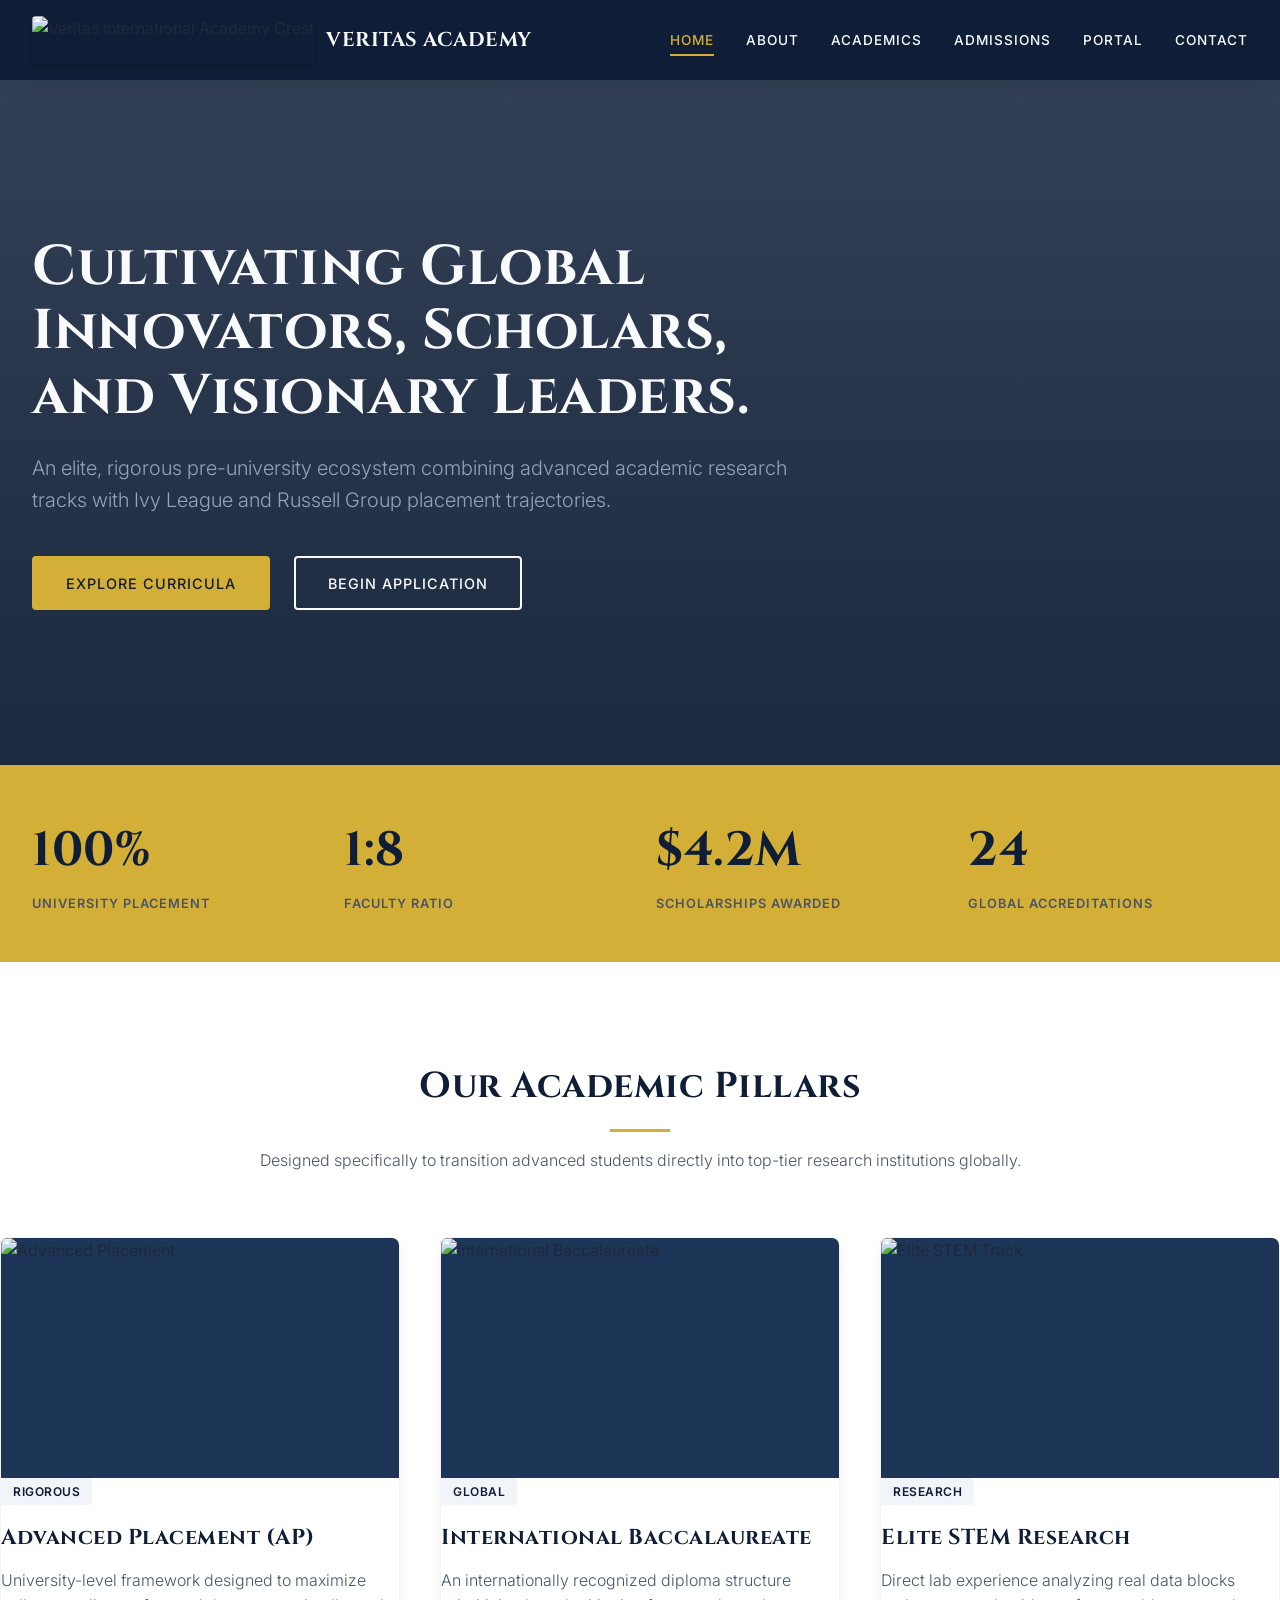
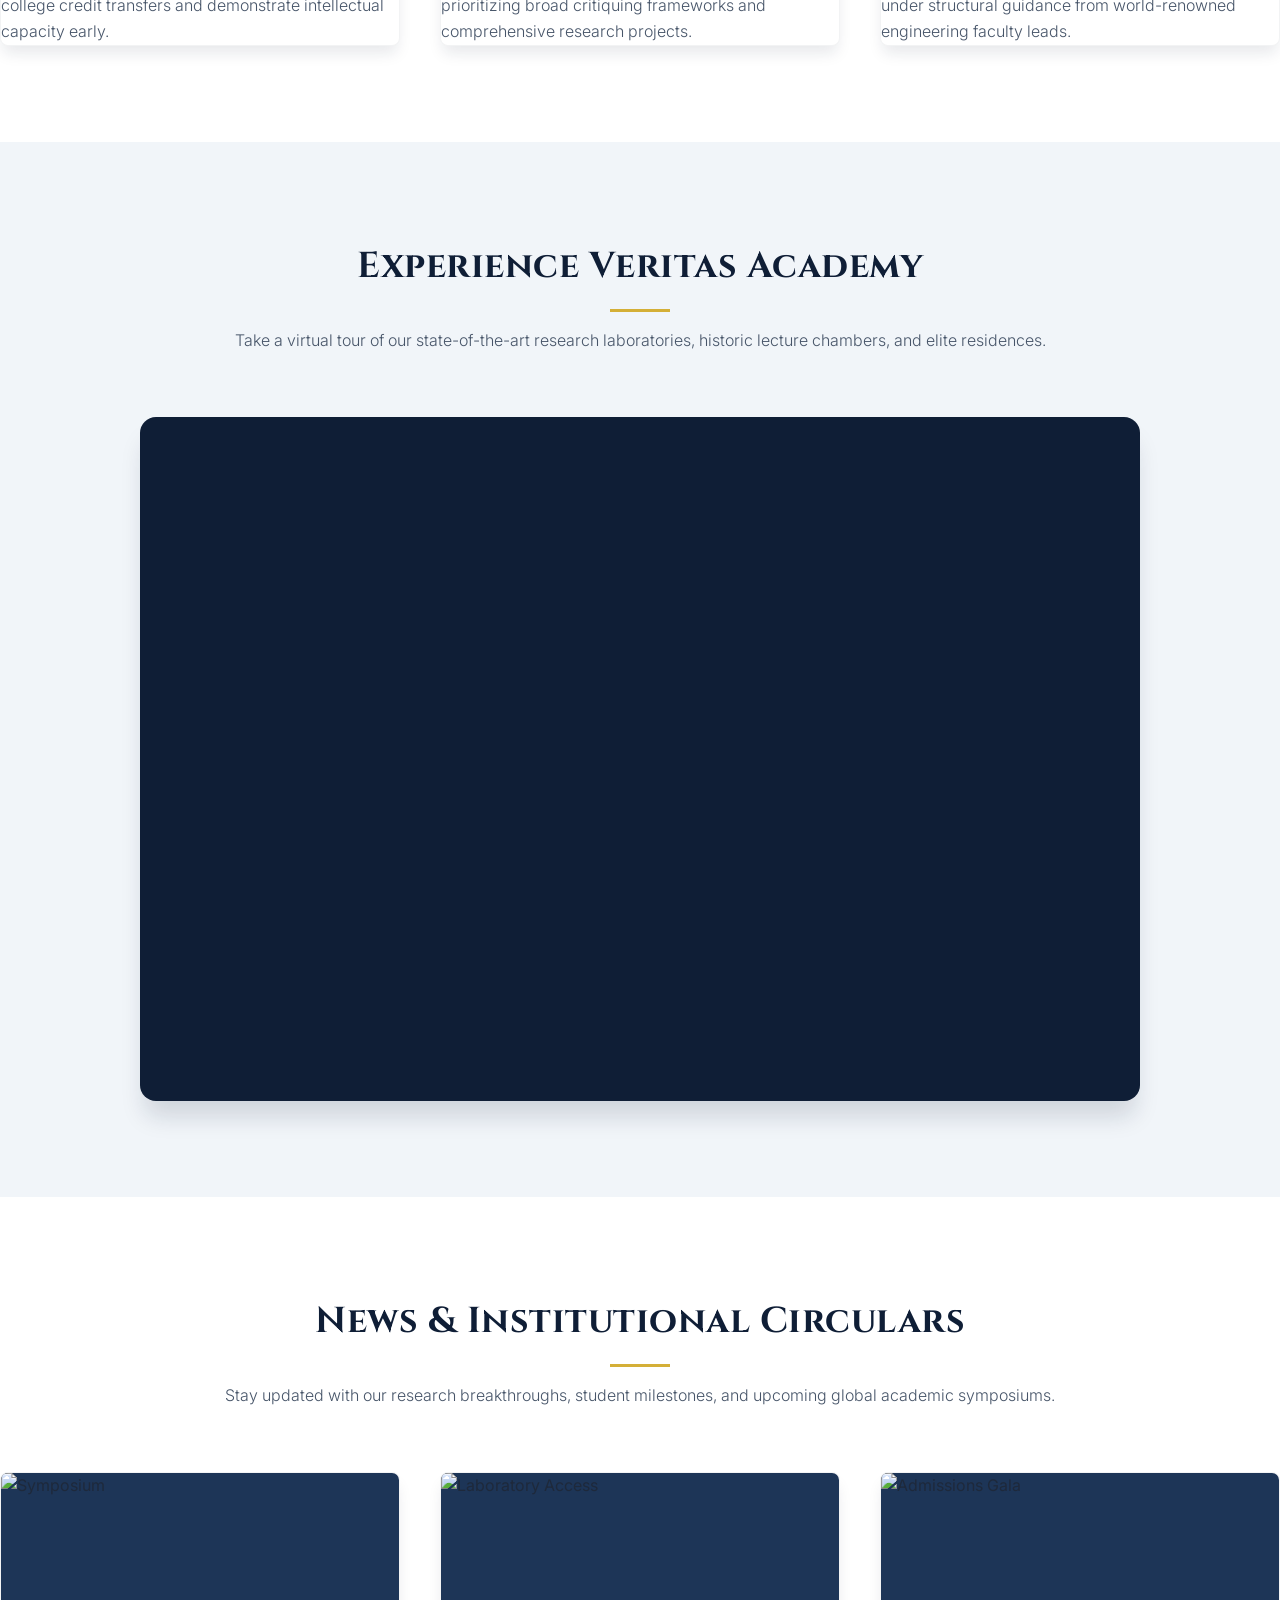
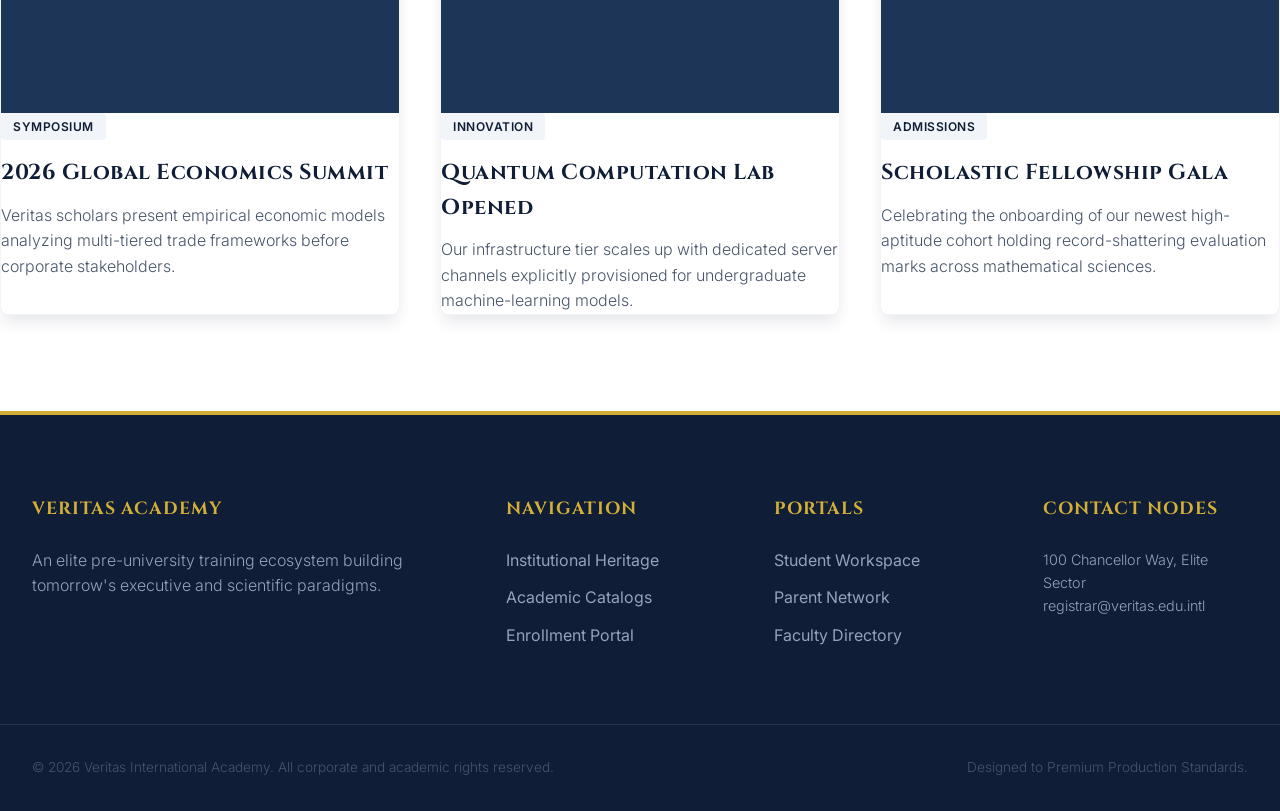
==== index.html @ d1ec10f1 "Add files via upload" ====
<!DOCTYPE html>
<html lang="en">
<head>
    <meta charset="UTF-8">
    <meta name="viewport" content="width=device-width, initial-scale=1.0">
    <title>VERITAS ACADEMY</title>
    <link rel="stylesheet" href="style.css">
</head>
<body>

    <!-- Universal Navigation Header -->
<header class="main-header">
    <div class="container header-container">
        <a href="index.html" class="brand-identity" style="display: flex; align-items: center; gap: 0.75rem;">
            <!-- The direct logo link is now fully integrated -->
            <img src="https://img.sanishtech.com/u/d81d36e2ac3abb1ec59ba3db011d4316.jpg" alt="Veritas International Academy Crest" class="brand-logo-img">
            <span class="brand-title">VERITAS ACADEMY</span>
        </a>
            <nav class="main-navigation">
                <ul>
                    <li><a href="index.html" class="nav-link">Home</a></li>
                    <li><a href="about.html" class="nav-link">About</a></li>
                    <li><a href="academics.html" class="nav-link">Academics</a></li>
                    <li><a href="admissions.html" class="nav-link">Admissions</a></li>
                    <li><a href="portal.html" class="nav-link">Portal</a></li>
                    <li><a href="contact.html" class="nav-link">Contact</a></li>
                </ul>
            </nav>
        </div>
    </header>

    <main>
        <section class="hero-showcase">
            <div class="container">
                <div class="hero-content">
                    <h1>Cultivating Global Innovators, Scholars, and Visionary Leaders.</h1>
                    <p>An elite, rigorous pre-university ecosystem combining advanced academic research tracks with Ivy League and Russell Group placement trajectories.</p>
                    <div class="hero-actions">
                        <a href="academics.html" class="btn btn-primary">Explore Curricula</a>
                        <a href="admissions.html" class="btn btn-secondary">Begin Application</a>
                    </div>
                </div>
            </div>
        </section>

        <section class="stats-ribbon">
            <div class="container stats-grid">
                <div class="stat-card">
                    <h2>100%</h2>
                    <p>University Placement</p>
                </div>
                <div class="stat-card">
                    <h2>1:8</h2>
                    <p>Faculty Ratio</p>
                </div>
                <div class="stat-card">
                    <h2>$4.2M</h2>
                    <p>Scholarships Awarded</p>
                </div>
                <div class="stat-card">
                    <h2>24</h2>
                    <p>Global Accreditations</p>
                </div>
            </div>
        </section>

        <section class="section-padding container">
            <div class="section-header text-center">
                <h2>Our Academic Pillars</h2>
                <p>Designed specifically to transition advanced students directly into top-tier research institutions globally.</p>
            </div>
            <div class="academic-pillars-grid">
                <article class="premium-card">
                    <div class="card-img-wrapper">
                        <img src="https://images.unsplash.com/photo-1507537297725-24a1c029d3ca?q=80&w=600" alt="Advanced Placement">
                    </div>
                    <div class="card-body">
                        <span class="card-tag">Rigorous</span>
                        <h3>Advanced Placement (AP)</h3>
                        <p>University-level framework designed to maximize college credit transfers and demonstrate intellectual capacity early.</p>
                    </div>
                </article>
                <article class="premium-card">
                    <div class="card-img-wrapper">
                        <img src="https://images.unsplash.com/photo-1434030216411-0b793f4b4173?q=80&w=600" alt="International Baccalaureate">
                    </div>
                    <div class="card-body">
                        <span class="card-tag">Global</span>
                        <h3>International Baccalaureate</h3>
                        <p>An internationally recognized diploma structure prioritizing broad critiquing frameworks and comprehensive research projects.</p>
                    </div>
                </article>
                <article class="premium-card">
                    <div class="card-img-wrapper">
                        <img src="https://images.unsplash.com/photo-1516321318423-f06f85e504b3?q=80&w=600" alt="Elite STEM Track">
                    </div>
                    <div class="card-body">
                        <span class="card-tag">Research</span>
                        <h3>Elite STEM Research</h3>
                        <p>Direct lab experience analyzing real data blocks under structural guidance from world-renowned engineering faculty leads.</p>
                    </div>
                </article>
            </div>
        </section>
<!-- Institutional Video Framework -->
<section class="section-padding var-bg-light" style="background-color: var(--color-bg-light);">
    <div class="container">
        <div class="section-header text-center">
            <h2>Experience Veritas Academy</h2>
            <p>Take a virtual tour of our state-of-the-art research laboratories, historic lecture chambers, and elite residences.</p>
        </div>
        
        <!-- Streamable Responsive Iframe Wrapper Container -->
        <div class="video-showcase-container" style="position: relative; padding-bottom: 56.25%; height: 0; max-width: 1000px; margin: 0 auto; box-shadow: var(--shadow-lg); border-radius: var(--radius-lg); overflow: hidden;">
            <iframe 
                src="https://player.cloudinary.com/embed/?cloud_name=dg8hzjbky&public_id=0.0-108.4_otawqh" 
                style="position: absolute; top: 0; left: 0; width: 100%; height: 100%; border: 0;" 
                allowfullscreen 
                scrolling="no" 
                allow="encrypted-media">
            </iframe>
        </div>

    </div>
</section>
        <section class="section-padding container">
            <div class="section-header text-center">
                <h2>News & Institutional Circulars</h2>
                <p>Stay updated with our research breakthroughs, student milestones, and upcoming global academic symposiums.</p>
            </div>
            <div class="news-grid">
                <article class="premium-card">
                    <div class="card-img-wrapper">
                        <img src="https://images.unsplash.com/photo-1524178232363-1fb2b075b655?q=80&w=600" alt="Symposium">
                    </div>
                    <div class="card-body">
                        <span class="card-tag">Symposium</span>
                        <h3>2026 Global Economics Summit</h3>
                        <p>Veritas scholars present empirical economic models analyzing multi-tiered trade frameworks before corporate stakeholders.</p>
                    </div>
                </article>
                <article class="premium-card">
                    <div class="card-img-wrapper">
                        <img src="https://images.unsplash.com/photo-1532094349884-543bc11b234d?q=80&w=600" alt="Laboratory Access">
                    </div>
                    <div class="card-body">
                        <span class="card-tag">Innovation</span>
                        <h3>Quantum Computation Lab Opened</h3>
                        <p>Our infrastructure tier scales up with dedicated server channels explicitly provisioned for undergraduate machine-learning models.</p>
                    </div>
                </article>
                <article class="premium-card">
                    <div class="card-img-wrapper">
                        <img src="https://images.unsplash.com/photo-1517486808906-6ca8b3f04846?q=80&w=600" alt="Admissions Gala">
                    </div>
                    <div class="card-body">
                        <span class="card-tag">Admissions</span>
                        <h3>Scholastic Fellowship Gala</h3>
                        <p>Celebrating the onboarding of our newest high-aptitude cohort holding record-shattering evaluation marks across mathematical sciences.</p>
                    </div>
                </article>
            </div>
        </section>
    </main>

    <footer class="global-footer">
        <div class="container footer-columns-container">
            <div class="footer-column-block">
                <h4>Veritas Academy</h4>
                <p style="color: #94A3B8;">An elite pre-university training ecosystem building tomorrow's executive and scientific paradigms.</p>
            </div>
            <div class="footer-column-block">
                <h4>Navigation</h4>
                <ul>
                    <li><a href="about.html">Institutional Heritage</a></li>
                    <li><a href="academics.html">Academic Catalogs</a></li>
                    <li><a href="admissions.html">Enrollment Portal</a></li>
                </ul>
            </div>
            <div class="footer-column-block">
                <h4>Portals</h4>
                <ul>
                    <li><a href="portal.html">Student Workspace</a></li>
                    <li><a href="portal.html">Parent Network</a></li>
                    <li><a href="portal.html">Faculty Directory</a></li>
                </ul>
            </div>
            <div class="footer-column-block">
                <h4>Contact Nodes</h4>
                <p style="color: #94A3B8; font-size: 0.9rem;">100 Chancellor Way, Elite Sector<br>registrar@veritas.edu.intl</p>
            </div>
        </div>
        <div class="container footer-bottom-bar">
            <p>&copy; 2026 Veritas International Academy. All corporate and academic rights reserved.</p>
            <p>Designed to Premium Production Standards.</p>
        </div>
    </footer>

    <script src="app.js"></script>
</body>
</html>
---- style.css ----
/* ==========================================================================
   PRODUCTION-GRADE MASTER STYLESHEET
   Institution: Elite International Pre-University Academy
   Architecture: Modern CSS3 Custom Variables, Flexbox, and CSS Grid
   ========================================================================== */

/* --- Typography Import --- */
@import url('https://fonts.googleapis.com/css2?family=Cinzel:wght@500;700&family=Inter:wght@300;400;500;600&display=swap');

/* --- Root Variables & Theme System --- */
:root {
    /* Color Palette */
    --color-primary: #0F1E36;      /* Deep Luxury Navy */
    --color-secondary: #1D3557;    /* Slate Mid-Tone */
    --color-accent: #D4AF37;       /* Premium Academic Gold */
    --color-accent-hover: #AA8C2C; /* Deepened Gold Accent */
    --color-text-dark: #1E293B;    /* Charcoal Body Text */
    --color-text-light: #F8FAFC;   /* Crisp Off-White */
    --color-bg-light: #F1F5F9;     /* Light Gray Section Background */
    --color-bg-pure: #FFFFFF;      /* Pure White Surface */
    --color-error: #EF4444;        /* Crimson Validation Error */
    --color-success: #10B981;      /* Emerald Dashboard Success */
    
    /* Typography Scales */
    --font-display: 'Cinzel', serif;
    --font-sans: 'Inter', sans-serif;
    
    /* Layout Engineering Constants */
    --max-width: 1400px;
    --header-height: 80px;
    --radius-sm: 4px;
    --radius-md: 8px;
    --radius-lg: 16px;
    --transition-smooth: all 0.3s cubic-bezier(0.4, 0, 0.2, 1);
    --shadow-sm: 0 2px 4px rgba(15, 30, 54, 0.05);
    --shadow-md: 0 10px 15px -3px rgba(15, 30, 54, 0.1);
    --shadow-lg: 0 20px 25px -5px rgba(15, 30, 54, 0.15);
}

/* --- Core Resets & Base Normalization --- */
*, *::before, *::after {
    box-sizing: border-box;
    margin: 0;
    padding: 0;
}

html {
    scroll-behavior: smooth;
    font-size: 16px;
}

body {
    font-family: var(--font-sans);
    background-color: var(--color-bg-pure);
    color: var(--color-text-dark);
    line-height: 1.6;
    overflow-x: hidden;
}

/* --- Global Typographic Architecture --- */
h1, h2, h3, h4, .brand-title {
    font-family: var(--font-display);
    color: var(--color-primary);
    font-weight: 700;
    letter-spacing: 0.5px;
}

p {
    font-weight: 300;
    color: #475569;
}

a {
    text-decoration: none;
    color: inherit;
    transition: var(--transition-smooth);
}

img, svg {
    max-width: 100%;
    display: block;
}

/* --- Layout Utility Classes --- */
.container {
    width: 100%;
    max-width: var(--max-width);
    margin: 0 auto;
    padding: 0 2rem;
}

.section-padding {
    padding: 6rem 0;
}

.text-center { text-align: center; }

/* --- Interactive Elements & Buttons --- */
.btn {
    display: inline-flex;
    align-items: center;
    justify-content: center;
    padding: 0.85rem 2rem;
    font-family: var(--font-sans);
    font-weight: 500;
    font-size: 0.9rem;
    letter-spacing: 1px;
    text-transform: uppercase;
    border-radius: var(--radius-sm);
    transition: var(--transition-smooth);
    cursor: pointer;
    border: 2px solid transparent;
}

.btn-primary {
    background-color: var(--color-accent);
    color: var(--color-primary);
}

.btn-primary:hover {
    background-color: var(--color-accent-hover);
    color: var(--color-bg-pure);
    transform: translateY(-2px);
}

.btn-secondary {
    background-color: transparent;
    color: var(--color-text-light);
    border-color: var(--color-text-light);
}

.btn-secondary:hover {
    background-color: var(--color-text-light);
    color: var(--color-primary);
    transform: translateY(-2px);
}

/* --- Universal Header & Navigation Bar --- */
.main-header {
    background-color: var(--color-primary);
    height: var(--header-height);
    position: sticky;
    top: 0;
    z-index: 1000;
    box-shadow: var(--shadow-md);
    display: flex;
    align-items: center;
}

.header-container {
    display: flex;
    justify-content: space-between;
    align-items: center;
    width: 100%;
}

.brand-identity {
    display: flex;
    align-items: center;
    gap: 0.75rem;
}
/* --- Brand Identity Styling Updates --- */
.brand-logo-img {
    height: 48px; /* Scales the crest nicely inside the 80px high header */
    width: auto;  /* Maintains the crisp aspect ratio of your original image */
    object-fit: contain;
    border-radius: var(--radius-sm);
    box-shadow: 0 2px 4px rgba(0, 0, 0, 0.15); /* Adds a subtle drop depth against the dark navy background */
    transition: var(--transition-smooth);
}

/* Micro-interaction: The crest lifts subtly on brand hover */
.brand-identity:hover .brand-logo-img {
    transform: translateY(-1px) scale(1.03);
}

/* Luxury Interaction: Logo transforms into matching academic gold when the user hovers over the brand identity link */
.brand-identity:hover .brand-logo-svg {
    color: var(--color-accent);
    transform: rotate(-3deg) scale(1.05);
}

.brand-title {
    color: var(--color-text-light);
    font-size: 1.25rem;
}

.main-navigation ul {
    display: flex;
    list-style: none;
    gap: 2rem;
}

.nav-link {
    color: var(--color-text-light);
    font-family: var(--font-sans);
    font-size: 0.85rem;
    font-weight: 500;
    text-transform: uppercase;
    letter-spacing: 1px;
    padding: 0.5rem 0;
    position: relative;
}

.nav-link::after {
    content: '';
    position: absolute;
    bottom: 0;
    left: 0;
    width: 0;
    height: 2px;
    background-color: var(--color-accent);
    transition: var(--transition-smooth);
}

.nav-link:hover::after,
.nav-link.active::after {
    width: 100%;
}

.nav-link.active {
    color: var(--color-accent);
}

/* --- Hero Components Structure --- */
.hero-showcase {
    background: linear-gradient(rgba(15, 30, 54, 0.85), rgba(15, 30, 54, 0.95)), url('https://images.unsplash.com/photo-1541339907198-e08756dedf3f?q=80&w=1920') no-repeat center center/cover;
    min-height: calc(85vh - var(--header-height));
    display: flex;
    align-items: center;
    color: var(--color-text-light);
    padding: 4rem 0;
}

.hero-content {
    max-width: 800px;
}

.hero-content h1 {
    color: var(--color-text-light);
    font-size: 3.5rem;
    line-height: 1.15;
    margin-bottom: 1.5rem;
}

.hero-content p {
    color: #94A3B8;
    font-size: 1.25rem;
    margin-bottom: 2.5rem;
}

.hero-actions {
    display: flex;
    gap: 1.5rem;
}

/* --- Live Institutional Metrics Ribbon --- */
.stats-ribbon {
    background-color: var(--color-accent);
    color: var(--color-primary);
    padding: 3rem 0;
}

.stats-grid {
    display: grid;
    grid-template-columns: repeat(4, 1fr);
    gap: 2rem;
    text-center: center;
}

.stat-card h2 {
    font-size: 3rem;
    margin-bottom: 0.25rem;
}

.stat-card p {
    font-family: var(--font-sans);
    font-weight: 600;
    text-transform: uppercase;
    font-size: 0.8rem;
    letter-spacing: 1px;
}

/* --- High-Fidelity Components (Grids & Flex Elements) --- */
.section-header {
    margin-bottom: 4rem;
}

.section-header h2 {
    font-size: 2.25rem;
    position: relative;
    padding-bottom: 1rem;
    margin-bottom: 1rem;
}

.section-header h2::after {
    content: '';
    position: absolute;
    bottom: 0;
    left: 50%;
    transform: translateX(-50%);
    width: 60px;
    height: 3px;
    background-color: var(--color-accent);
}

.academic-pillars-grid, .news-grid, .governance-grid, .curriculum-grid {
    display: grid;
    grid-template-columns: repeat(3, 1fr);
    gap: 2.5rem;
}

.premium-card {
    background-color: var(--color-bg-pure);
    border-radius: var(--radius-md);
    overflow: hidden;
    box-shadow: var(--shadow-md);
    transition: var(--transition-smooth);
    border: 1px solid rgba(15, 30, 54, 0.05);
}

.premium-card:hover {
    transform: translateY(-8px);
    box-shadow: var(--shadow-lg);
}

.card-img-wrapper {
    height: 240px;
    background-color: var(--color-secondary);
    position: relative;
    overflow: hidden;
}

.card-img-wrapper img {
    width: 100%;
    height: 100%;
    object-fit: cover;
    object-position: top center; /* 🌟 FIXES CRITICAL CROP: Pinpoints and prioritizes faces/heads */
}

.card-tag {
    display: inline-block;
    background-color: var(--color-bg-light);
    color: var(--color-primary);
    font-size: 0.75rem;
    font-weight: 600;
    text-transform: uppercase;
    padding: 0.25rem 0.75rem;
    border-radius: var(--radius-sm);
    margin-bottom: 1rem;
    letter-spacing: 0.5px;
}

.card-body h3 {
    font-size: 1.35rem;
    margin-bottom: 0.75rem;
}

/* --- Cleaned Video Presentation Framework for Live Streams --- */
.video-showcase-container {
    max-width: 1000px;
    margin: 0 auto;
    position: relative;
    border-radius: var(--radius-lg);
    overflow: hidden;
    box-shadow: var(--shadow-lg);
    aspect-ratio: 16 / 9;
    background-color: var(--color-primary); /* Keeps the frame clean while video streams initialize */
}

/* Note: You can completely delete or comment out the old .video-placeholder-frame 
   and .video-play-button rules since the native HTML5 player handles UI states now! */

.video-placeholder-frame {
    width: 100%;
    height: 100%;
    background: linear-gradient(rgba(15, 30, 54, 0.5), rgba(15, 30, 54, 0.5)), url('https://images.unsplash.com/photo-1523050854058-8df90110c9f1?q=80&w=1200') no-repeat center center/cover;
    display: flex;
    align-items: center;
    justify-content: center;
}

.video-play-button {
    width: 80px;
    height: 80px;
    background-color: rgba(255, 255, 255, 0.15);
    backdrop-filter: blur(10px);
    border: 2px solid var(--color-accent);
    border-radius: 50%;
    display: flex;
    align-items: center;
    justify-content: center;
    cursor: pointer;
    transition: var(--transition-smooth);
}

.video-play-button::before {
    content: '';
    width: 0;
    height: 0;
    border-top: 12px solid transparent;
    border-bottom: 12px solid transparent;
    border-left: 20px solid var(--color-accent);
    margin-left: 6px;
}

.video-play-button:hover {
    transform: scale(1.1);
    background-color: var(--color-accent);
}

.video-play-button:hover::before {
    border-left-color: var(--color-primary);
}

/* --- Timeline Component --- */
.timeline-cluster {
    position: relative;
    max-width: 800px;
    margin: 0 auto;
    padding: 2rem 0;
}

.timeline-cluster::before {
    content: '';
    position: absolute;
    left: 50%;
    top: 0;
    width: 2px;
    height: 100%;
    background-color: var(--color-accent);
    transform: translateX(-50%);
}

.timeline-node {
    width: 100%;
    margin-bottom: 4rem;
    position: relative;
}

.timeline-node:nth-child(even) .timeline-panel {
    left: 54%;
}

.timeline-node:nth-child(odd) .timeline-panel {
    left: 0;
}

.timeline-panel {
    width: 46%;
    position: relative;
    background-color: var(--color-bg-pure);
    padding: 2rem;
    border-radius: var(--radius-md);
    box-shadow: var(--shadow-md);
    border-top: 4px solid var(--color-accent);
}

.timeline-marker {
    position: absolute;
    left: 50%;
    top: 2rem;
    width: 16px;
    height: 16px;
    background-color: var(--color-primary);
    border: 3px solid var(--color-accent);
    border-radius: 50%;
    transform: translateX(-50%);
    z-index: 10;
}

/* --- High-Fidelity Data Matrix (Tables) --- */
.table-wrapper {
    overflow-x: auto;
    box-shadow: var(--shadow-md);
    border-radius: var(--radius-md);
    margin-top: 2rem;
}

.matrix-table {
    width: 100%;
    border-collapse: collapse;
    background-color: var(--color-bg-pure);
    text-align: left;
}

.matrix-table th {
    background-color: var(--color-primary);
    color: var(--color-text-light);
    font-family: var(--font-display);
    font-weight: 500;
    padding: 1.25rem 1.5rem;
    letter-spacing: 0.5px;
}

.matrix-table td {
    padding: 1.25rem 1.5rem;
    border-bottom: 1px solid rgba(15, 30, 54, 0.08);
    font-size: 0.95rem;
}

.matrix-table tr:nth-child(even) {
    background-color: var(--color-bg-light);
}

/* --- Admissions System UI --- */
.intake-banner {
    background: linear-gradient(135deg, var(--color-primary), var(--color-secondary));
    color: var(--color-text-light);
    padding: 1.5rem;
    border-radius: var(--radius-md);
    margin-bottom: 4rem;
    display: flex;
    align-items: center;
    justify-content: space-between;
    border-left: 6px solid var(--color-accent);
}

.pulse-indicator {
    display: inline-block;
    width: 10px;
    height: 10px;
    background-color: var(--color-accent);
    border-radius: 50%;
    margin-right: 0.5rem;
    box-shadow: 0 0 0 0 rgba(212, 175, 55, 0.7);
    animation: pulse 1.5s infinite;
}

@keyframes pulse {
    0% { transform: scale(0.95); box-shadow: 0 0 0 0 rgba(212, 175, 55, 0.7); }
    70% { transform: scale(1); box-shadow: 0 0 0 6px rgba(212, 175, 55, 0); }
    100% { transform: scale(0.95); box-shadow: 0 0 0 0 rgba(212, 175, 55, 0); }
}

.step-roadmap {
    display: flex;
    justify-content: space-between;
    position: relative;
    margin-bottom: 4rem;
}

.step-roadmap::before {
    content: '';
    position: absolute;
    top: 25px;
    left: 0;
    width: 100%;
    height: 2px;
    background-color: var(--color-bg-light);
    z-index: 1;
}

.roadmap-checkpoint {
    position: relative;
    z-index: 2;
    text-align: center;
    flex: 1;
}

.checkpoint-number {
    width: 50px;
    height: 50px;
    background-color: var(--color-primary);
    color: var(--color-accent);
    border: 2px solid var(--color-accent);
    border-radius: 50%;
    display: flex;
    align-items: center;
    justify-content: center;
    font-weight: 600;
    margin: 0 auto 1rem;
}

/* --- Student Portal Functional Interface Layout --- */
.portal-layout {
    display: grid;
    grid-template-columns: 280px 1fr;
    min-height: calc(100vh - var(--header-height));
}

.portal-sidebar {
    background-color: var(--color-primary);
    color: var(--color-text-light);
    padding: 2rem 1.5rem;
    border-top: 1px solid rgba(255, 255, 255, 0.05);
}

.portal-profile-summary {
    text-align: center;
    padding-bottom: 2rem;
    border-bottom: 1px solid rgba(255, 255, 255, 0.1);
    margin-bottom: 2rem;
}

.avatar-container {
    width: 80px;
    height: 80px;
    background-color: var(--color-accent);
    border-radius: 50%;
    margin: 0 auto 1rem;
    display: flex;
    align-items: center;
    justify-content: center;
    font-size: 2rem;
    color: var(--color-primary);
    font-weight: 700;
}

.portal-navigation-menu {
    list-style: none;
}

.portal-menu-item-btn {
    width: 100%;
    background: transparent;
    border: none;
    color: #94A3B8;
    padding: 1rem;
    text-align: left;
    font-family: var(--font-sans);
    font-size: 0.95rem;
    cursor: pointer;
    border-radius: var(--radius-sm);
    transition: var(--transition-smooth);
}

.portal-menu-item-btn:hover,
.portal-menu-item-btn.active {
    background-color: rgba(255, 255, 255, 0.05);
    color: var(--color-accent);
}

.portal-workspace-pane {
    background-color: var(--color-bg-light);
    padding: 3rem;
}

.portal-tab-content {
    display: none;
}

.portal-tab-content.active {
    display: block;
}

.dashboard-matrix {
    display: grid;
    grid-template-columns: repeat(3, 1fr);
    gap: 2rem;
    margin-bottom: 3rem;
}

.metric-data-card {
    background-color: var(--color-bg-pure);
    padding: 2rem;
    border-radius: var(--radius-md);
    box-shadow: var(--shadow-sm);
    border-left: 4px solid var(--color-secondary);
}

.metric-data-card.accented {
    border-left-color: var(--color-accent);
}

/* --- Enterprise Registration & Inquiry Forms --- */
.contact-grid {
    display: grid;
    grid-template-columns: 1fr 2fr;
    gap: 4rem;
}

.form-group-wrapper {
    margin-bottom: 1.5rem;
    position: relative;
}

.form-label {
    display: block;
    font-weight: 500;
    margin-bottom: 0.5rem;
    font-size: 0.85rem;
    text-transform: uppercase;
    letter-spacing: 0.5px;
    color: var(--color-primary);
}

.form-control-input, .form-control-textarea {
    width: 100%;
    padding: 1rem;
    border: 1px solid #CBD5E1;
    background-color: var(--color-bg-pure);
    border-radius: var(--radius-sm);
    font-family: var(--font-sans);
    font-size: 1rem;
    transition: var(--transition-smooth);
}

.form-control-input:focus, .form-control-textarea:focus {
    outline: none;
    border-color: var(--color-primary);
    box-shadow: 0 0 0 3px rgba(15, 30, 54, 0.1);
}

.form-validation-error-msg {
    color: var(--color-error);
    font-size: 0.8rem;
    margin-top: 0.35rem;
    display: none;
}

.form-group-wrapper.invalid .form-validation-error-msg {
    display: block;
}

.form-group-wrapper.invalid .form-control-input {
    border-color: var(--color-error);
}

/* --- SVG Interface Container --- */
.svg-map-frame {
    width: 100%;
    height: 350px;
    background-color: var(--color-primary);
    border-radius: var(--radius-md);
    position: relative;
    overflow: hidden;
}

/* --- Institutional Global Footer Footer --- */
.global-footer {
    background-color: var(--color-primary);
    color: var(--color-text-light);
    padding: 5rem 0 2rem;
    border-top: 4px solid var(--color-accent);
}

.footer-columns-container {
    display: grid;
    grid-template-columns: 2fr repeat(3, 1fr);
    gap: 4rem;
    margin-bottom: 4rem;
}

.footer-column-block h4 {
    color: var(--color-accent);
    font-size: 1.1rem;
    margin-bottom: 1.5rem;
    text-transform: uppercase;
    letter-spacing: 1px;
}

.footer-column-block ul {
    list-style: none;
}

.footer-column-block ul li {
    margin-bottom: 0.75rem;
}

.footer-column-block ul li a {
    color: #94A3B8;
}

.footer-column-block ul li a:hover {
    color: var(--color-accent);
    padding-left: 4px;
}

.footer-bottom-bar {
    border-top: 1px solid rgba(255, 255, 255, 0.1);
    padding-top: 2rem;
    display: flex;
    justify-content: space-between;
    font-size: 0.85rem;
    color: #94A3B8;
}

/* ==========================================================================
   PREMIUM ACCELERATED ANIMATION SYSTEM
   ========================================================================== */

/* Baseline state for objects that will reveal as the user scrolls down */
.reveal-on-scroll {
    opacity: 0;
    transform: translateY(30px);
    transition: opacity 0.8s cubic-bezier(0.25, 1, 0.5, 1), 
                transform 0.8s cubic-bezier(0.25, 1, 0.5, 1);
    will-change: transform, opacity; /* Informs the browser to use GPU acceleration */
}

/* Activated animation state injected via app.js Intersection Observer */
.reveal-on-scroll.visible-active {
    opacity: 1;
    transform: translateY(0);
}

/* Staggered load delays for clean multi-column card balancing */
.academic-pillars-grid > :nth-child(2),
.news-grid > :nth-child(2),
.governance-grid > :nth-child(2),
.curriculum-grid > :nth-child(2) {
    transition-delay: 0.15s;
}

.academic-pillars-grid > :nth-child(3),
.news-grid > :nth-child(3),
.governance-grid > :nth-child(3),
.curriculum-grid > :nth-child(3) {
    transition-delay: 0.3s;
}

/* Core Form Error Shake Keyframe Logic */
@keyframes uiElementShake {
    0%, 100% { transform: translateX(0); }
    20%, 60% { transform: translateX(-6px); }
    40%, 80% { transform: translateX(6px); }
}

.shake-ui-element {
    animation: uiElementShake 0.4s cubic-bezier(.36,.07,.19,.97) both;
}

/* Portal Panel Smooth Workspace Fade In */
@keyframes revealFadeIn {
    from {
        opacity: 0;
        transform: translateY(8px);
    }
    to {
        opacity: 1;
        transform: translateY(0);
    }
}

/* ==========================================================================
   STRICT RESPONSIVE BREAKPOINT GRID
   ========================================================================== */

@media (max-width: 1024px) {
    .academic-pillars-grid, .news-grid, .governance-grid, .curriculum-grid {
        grid-template-columns: repeat(2, 1fr);
    }
    .stats-grid {
        grid-template-columns: repeat(2, 1fr);
    }
    .portal-layout {
        grid-template-columns: 1fr;
    }
    .contact-grid {
        grid-template-columns: 1fr;
    }
}

@media (max-width: 768px) {
    html { font-size: 14px; }
    .hero-content h1 { font-size: 2.5rem; }
    .academic-pillars-grid, .news-grid, .governance-grid, .curriculum-grid, .footer-columns-container {
        grid-template-columns: 1fr;
    }
    .main-navigation { display: none; } /* Production-ready fallback for simple mobile scaling */
    .timeline-cluster::before { left: 2rem; }
    .timeline-panel { width: 100%; left: 4rem !important; }
    .timeline-marker { left: 2rem; }
    .step-roadmap { flex-direction: column; gap: 2rem; }
    .step-roadmap::before { display: none; }
    .dashboard-matrix { grid-template-columns: 1fr; }
}
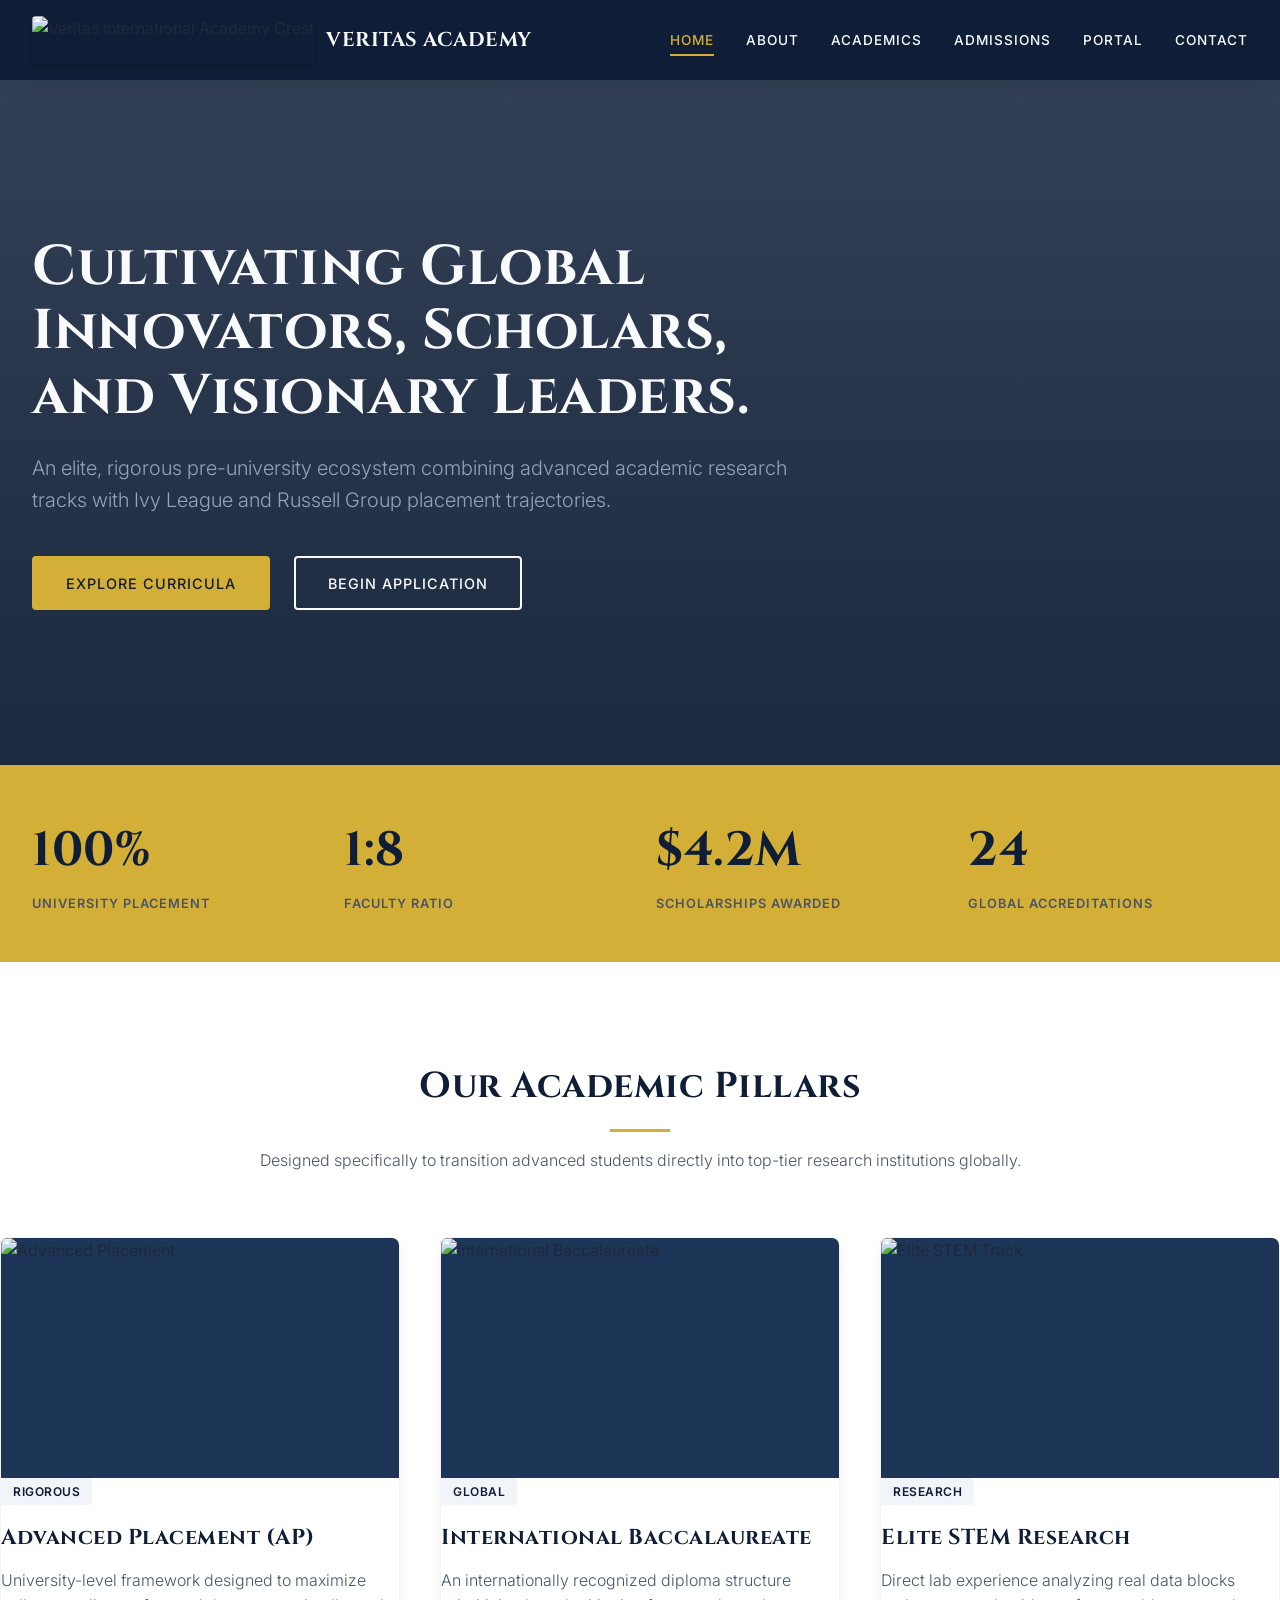
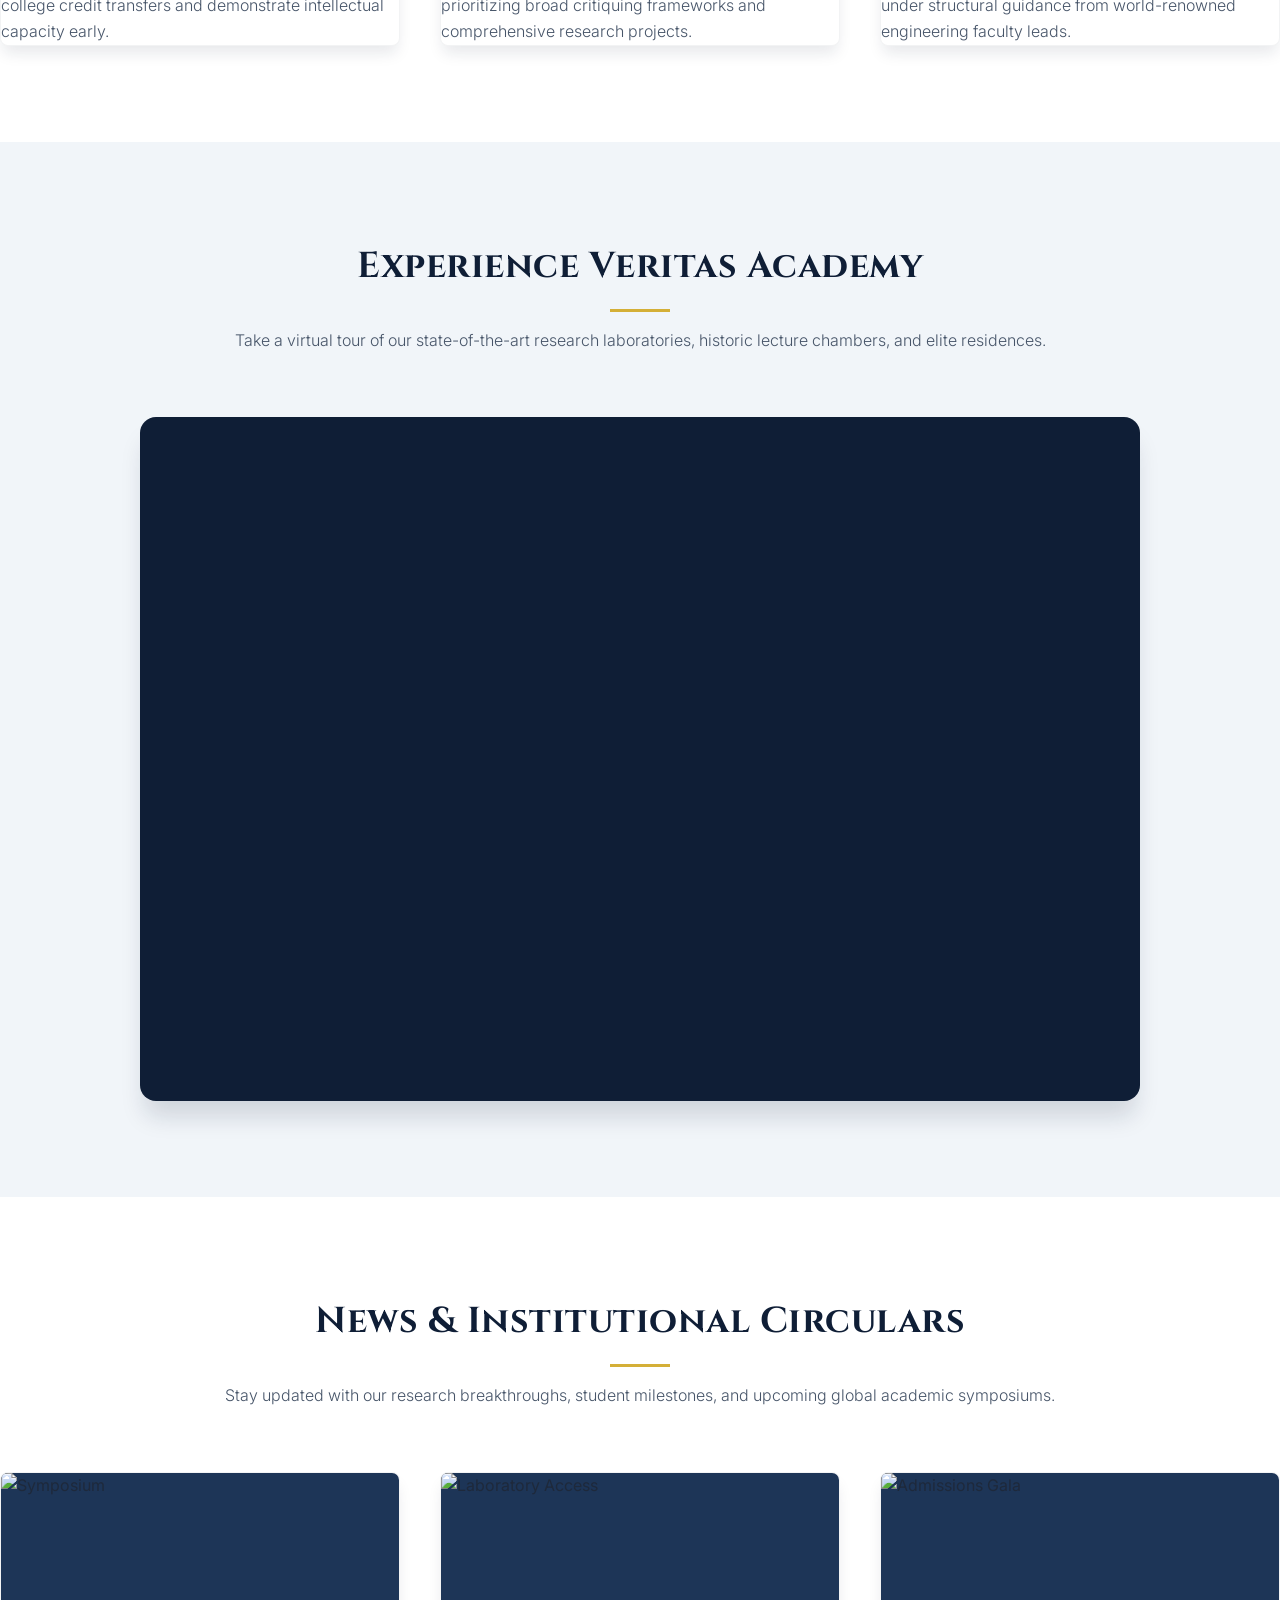
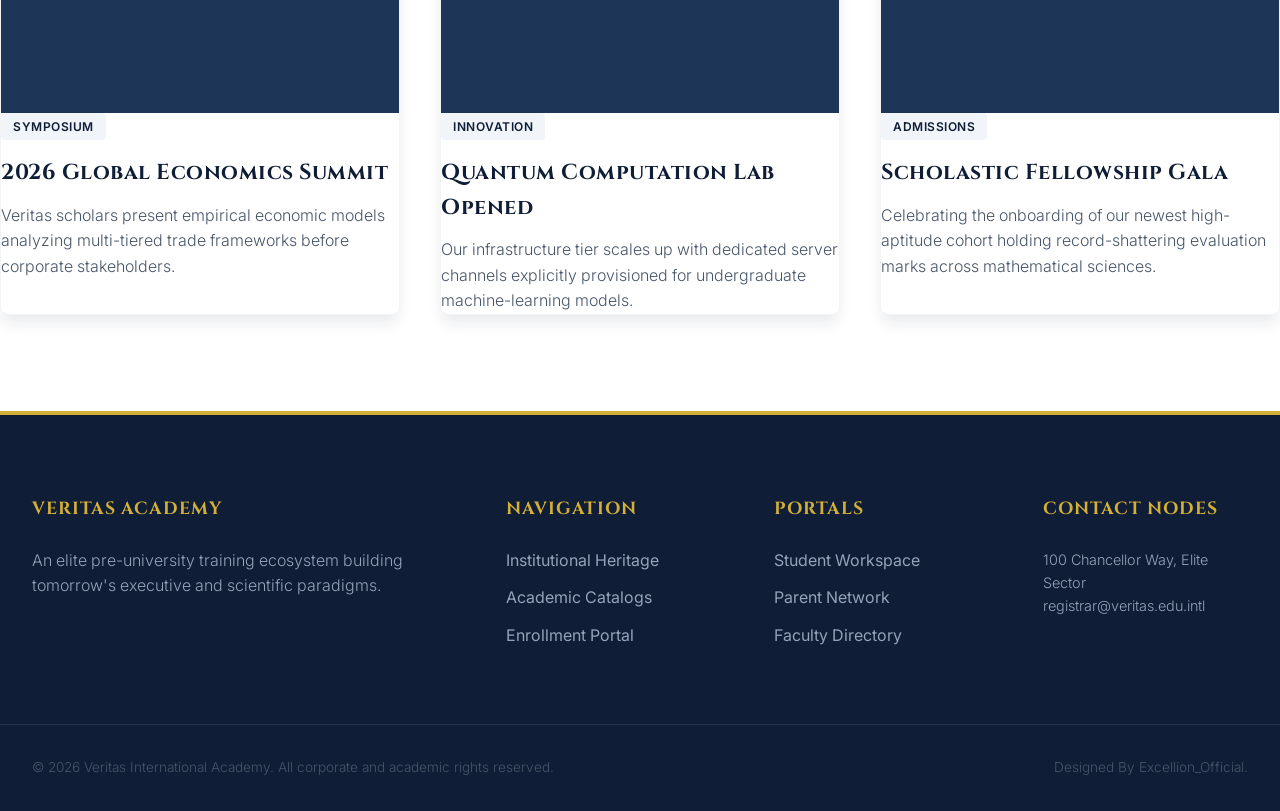
==== commit cff6201e: "Add files via upload" ====
--- a/index.html
+++ b/index.html
@@ -4,30 +4,36 @@
     <meta charset="UTF-8">
     <meta name="viewport" content="width=device-width, initial-scale=1.0">
     <title>VERITAS ACADEMY</title>
+    <link rel="icon" type="image/png" href="https://img.sanishtech.com/u/1148759006e90441764b76858704d11d.jpg">
     <link rel="stylesheet" href="style.css">
 </head>
 <body>
 
-    <!-- Universal Navigation Header -->
 <header class="main-header">
-    <div class="container header-container">
-        <a href="index.html" class="brand-identity" style="display: flex; align-items: center; gap: 0.75rem;">
-            <!-- The direct logo link is now fully integrated -->
-            <img src="https://img.sanishtech.com/u/d81d36e2ac3abb1ec59ba3db011d4316.jpg" alt="Veritas International Academy Crest" class="brand-logo-img">
-            <span class="brand-title">VERITAS ACADEMY</span>
-        </a>
-            <nav class="main-navigation">
-                <ul>
-                    <li><a href="index.html" class="nav-link">Home</a></li>
-                    <li><a href="about.html" class="nav-link">About</a></li>
-                    <li><a href="academics.html" class="nav-link">Academics</a></li>
-                    <li><a href="admissions.html" class="nav-link">Admissions</a></li>
-                    <li><a href="portal.html" class="nav-link">Portal</a></li>
-                    <li><a href="contact.html" class="nav-link">Contact</a></li>
-                </ul>
-            </nav>
-        </div>
-    </header>
+  <div class="container header-container">
+    <a href="index.html" class="brand-identity">
+      <img src="https://img.sanishtech.com/u/1148759006e90441764b76858704d11d.jpg" alt="Veritas International Academy Crest" class="brand-logo-img">
+      <span class="brand-title">VERITAS ACADEMY</span>
+    </a>
+
+    <button class="mobile-menu-toggle" aria-label="Open Menu">
+      <span class="bar"></span>
+      <span class="bar"></span>
+      <span class="bar"></span>
+    </button>
+
+    <nav class="main-navigation">
+      <ul class="nav-links">
+        <li><a href="index.html" class="nav-link">Home</a></li>
+        <li><a href="about.html" class="nav-link">About</a></li>
+        <li><a href="academics.html" class="nav-link">Academics</a></li>
+        <li><a href="admissions.html" class="nav-link">Admissions</a></li>
+        <li><a href="portal.html" class="nav-link">Portal</a></li>
+        <li><a href="contact.html" class="nav-link">Contact</a></li>
+      </ul>
+    </nav>
+  </div>
+</header>
 
     <main>
         <section class="hero-showcase">
@@ -192,10 +198,10 @@
         </div>
         <div class="container footer-bottom-bar">
             <p>&copy; 2026 Veritas International Academy. All corporate and academic rights reserved.</p>
-            <p>Designed to Premium Production Standards.</p>
+            <p>Designed By Excellion_Official.</p>
         </div>
     </footer>
 
-    <script src="app.js"></script>
+    <script src="main.js"></script>
 </body>
 </html>
--- a/style.css
+++ b/style.css
@@ -865,4 +865,57 @@
     .step-roadmap { flex-direction: column; gap: 2rem; }
     .step-roadmap::before { display: none; }
     .dashboard-matrix { grid-template-columns: 1fr; }
+}
+
+
+/* --- MOBILE NAVIGATION TOGGLE SYSTEM --- */
+
+/* Hide the 3 bars on large laptop displays */
+.mobile-menu-toggle {
+    display: none;
+    flex-direction: column;
+    justify-content: space-between;
+    width: 26px;
+    height: 18px;
+    background: transparent;
+    border: none;
+    cursor: pointer;
+    padding: 0;
+}
+
+.mobile-menu-toggle .bar {
+    width: 100%;
+    height: 3px;
+    background-color: #FFFFFF; /* High contrast white against your dark blue header */
+    border-radius: 2px;
+    transition: all 0.3s ease;
+}
+
+/* Media Query for Mobile Phones & Tablets */
+@media (max-width: 768px) {
+    .mobile-menu-toggle {
+        display: flex; /* Bring the 3 bars to life on phones */
+    }
+
+    /* Hide the standard horizontal link strip so it doesn't break layout */
+    .main-navigation {
+        display: none; 
+        position: absolute;
+        top: 100%;
+        left: 0;
+        width: 100%;
+        background-color: #001F3F; /* Matches your header brand color */
+        box-shadow: 0 4px 6px rgba(0,0,0,0.1);
+    }
+
+    /* Make the mobile menu stack vertically when open */
+    .main-navigation.mobile-active {
+        display: block;
+    }
+
+    .main-navigation ul {
+        flex-direction: column;
+        padding: 20px;
+        gap: 15px;
+    }
 }
